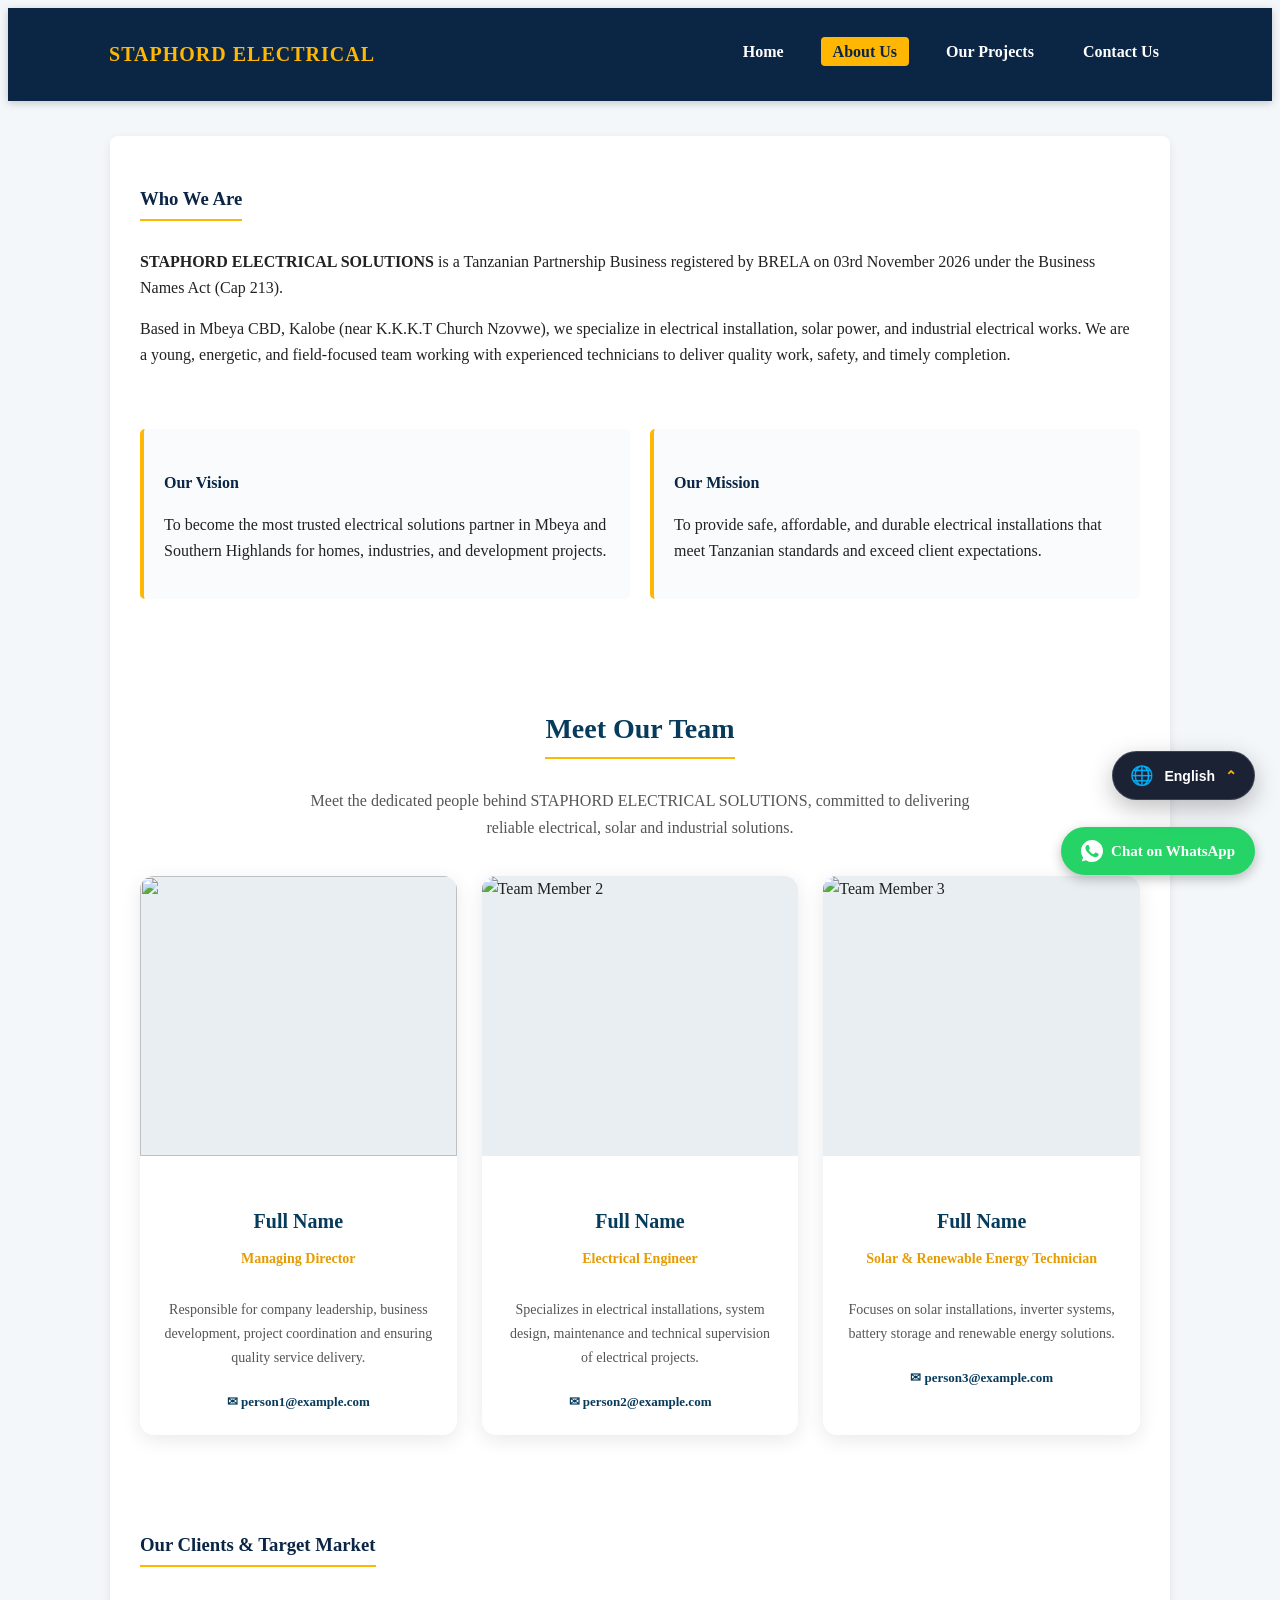
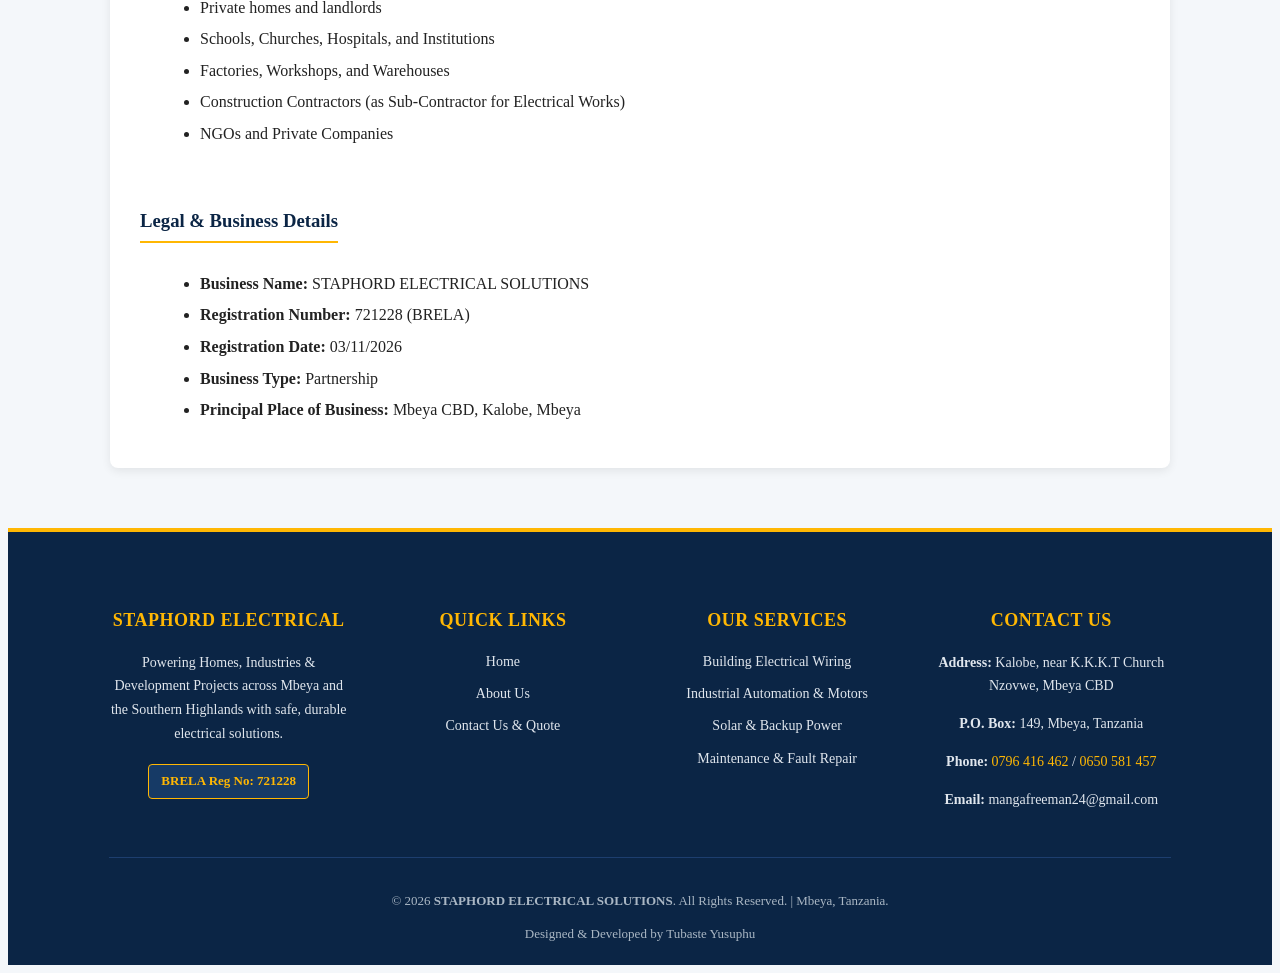
==== about.html @ 61279dca "Initial commit" ====
<!DOCTYPE html>
<html lang="en">
<head>
<meta charset="UTF-8">
<meta name="viewport" content="width=device-width, initial-scale=1.0">
<title>About Us | STAPHORD ELECTRICAL SOLUTIONS - Mbeya, Tanzania</title>
<meta name="description" content="Learn about STAPHORD ELECTRICAL SOLUTIONS (BRELA Reg No: 721228), a registered electrical, solar, and industrial automation partnership based in Mbeya CBD, Kalobe.">
<meta name="keywords" content="About Staphord Electrical Solutions, Electrical Contractors Mbeya, BRELA 721228, Solar Company Mbeya Tanzania">
<meta name="author" content="STAPHORD ELECTRICAL SOLUTIONS">
<link rel="stylesheet" href="style.css">
</head>
<body>

<!-- Navigation Bar -->
<nav class="navbar">
    <a href="index.html" class="logo">
    STAPHORD ELECTRICAL</a>
    <button class="menu-toggle" id="menu-toggle">☰</button>
    <ul class="nav-links" id="nav-links">
        <li><a href="index.html">Home</a></li>
        <li><a href="about.html">About Us</a></li>
        <li><a href="projects.html">Our Projects</a></li>
        <li><a href="contact.html">Contact Us</a></li>
    </ul>
</nav>

<!-- Main Content -->
<div class="container">
<h3>Who We Are</h3>
<p><strong>STAPHORD ELECTRICAL SOLUTIONS</strong> is a Tanzanian Partnership Business registered by BRELA on 03rd November 2026 under the Business Names Act (Cap 213).</p>
<p>Based in Mbeya CBD, Kalobe (near K.K.K.T Church Nzovwe), we specialize in electrical installation, solar power, and industrial electrical works. We are a young, energetic, and field-focused team working with experienced technicians to deliver quality work, safety, and timely completion.</p>

<br>
<div class="grid">
<div class="card">
<h4>Our Vision</h4>
<p>To become the most trusted electrical solutions partner in Mbeya and Southern Highlands for homes, industries, and development projects.</p>
</div>
<div class="card">
<h4>Our Mission</h4>
<p>To provide safe, affordable, and durable electrical installations that meet Tanzanian standards and exceed client expectations.</p>
</div>
</div>


<!-- OUR TEAM SECTION -->

<section class="team-section">
    <div class="team-heading">
        <h3>Meet Our Team</h3>
        <p>Meet the dedicated people behind STAPHORD ELECTRICAL
            SOLUTIONS, committed to delivering reliable electrical,
            solar and industrial solutions.</p>
        </div>
    <div class="team-grid">
        <!-- TEAM MEMBER 1 -->
    <div class="team-card">
    <div class="team-image">
   <img src="images/member1.jpg"
   lt="Team Member 1"></div>
   <div class="team-info">
   <h4>Full Name</h4>
   <span class="team-role">
    Managing Director</span><p>
   Responsible for company leadership,
   business development, project coordination
   and ensuring quality service delivery.</p>
   <a href="mailto:person1@example.com"
   class="team-email">✉ person1@example.com</a>
   </div>
    </div>

        <!-- TEAM MEMBER 2 -->
        <div class="team-card">
        <div class="team-image">
        <img src="images/member2.jpg"
        alt="Team Member 2"></div>
        <div class="team-info">
        <h4>Full Name</h4> 
        <span class="team-role">Electrical Engineer</span>
        <p>Specializes in electrical installations,
        system design, maintenance and technical
        supervision of electrical projects.</p>
        <a href="mailto:person2@example.com"
        class="team-email">
        ✉ person2@example.com </a>
        </div>
        </div>


        <!-- TEAM MEMBER 3 -->
            <div class="team-card">
            <div class="team-image">
            <img src="images/member3.jpg"
            alt="Team Member 3"></div>
            <div class="team-info">
            <h4>Full Name</h4>
            <span class="team-role">
            Solar & Renewable Energy Technician</span>
            <p>Focuses on solar installations, inverter
            systems, battery storage and renewable
            energy solutions.</p>
            <a href="mailto:person3@example.com"
            class="team-email">
            ✉ person3@example.com</a>
            </div>
        </div>
    </div>
</section>


<br>
<h3>Our Clients & Target Market</h3>
<ul>
<li>Private homes and landlords</li>
<li>Schools, Churches, Hospitals, and Institutions</li>
<li>Factories, Workshops, and Warehouses</li>
<li>Construction Contractors (as Sub-Contractor for Electrical Works)</li>
<li>NGOs and Private Companies</li>
</ul>

<br>
<h3>Legal & Business Details</h3>
<ul>
<li><strong>Business Name:</strong> STAPHORD ELECTRICAL SOLUTIONS</li>
<li><strong>Registration Number:</strong> 721228 (BRELA)</li>
<li><strong>Registration Date:</strong> 03/11/2026</li>
<li><strong>Business Type:</strong> Partnership</li>
<li><strong>Principal Place of Business:</strong> Mbeya CBD, Kalobe, Mbeya</li>
</ul>
</div>

<!-- Professional Multi-Column Footer -->
<footer class="site-footer">
<div class="footer-grid">
<!-- Column 1: Company Info -->
<div class="footer-col">
<h4>Staphord Electrical</h4>
<p>Powering Homes, Industries & Development Projects across Mbeya and the Southern Highlands with safe, durable electrical solutions.</p>
<span class="footer-badge">BRELA Reg No: 721228</span>
</div>

<!-- Column 2: Quick Links -->
<div class="footer-col">
<h4>Quick Links</h4>
<ul>
<li><a href="index.html">Home</a></li>
<li><a href="about.html">About Us</a></li>
<li><a href="contact.html">Contact Us & Quote</a></li>
</ul>
</div>

<!-- Column 3: Our Services -->
<div class="footer-col">
<h4>Our Services</h4>
<ul>
<li><a href="index.html">Building Electrical Wiring</a></li>
<li><a href="index.html">Industrial Automation & Motors</a></li>
<li><a href="index.html">Solar & Backup Power</a></li>
<li><a href="index.html">Maintenance & Fault Repair</a></li>
</ul>
</div>

<!-- Column 4: Contact Details -->
<div class="footer-col">
<h4>Contact Us</h4>
<p><strong>Address:</strong> Kalobe, near K.K.K.T Church Nzovwe, Mbeya CBD</p>
<p><strong>P.O. Box:</strong> 149, Mbeya, Tanzania</p>
<p><strong>Phone:</strong> <a href="tel:+255796416462" style="color:#ffb703; text-decoration:none;">0796 416 462</a> / <a href="tel:+255650581457" style="color:#ffb703; text-decoration:none;">0650 581 457</a></p>
<p><strong>Email:</strong> <a href="mailto:mangafreeman24@gmail.com" style="color:#e0e6ed; text-decoration:none;">mangafreeman24@gmail.com</a></p>
</div>
</div>

<!-- Footer bottom -->

<div class="footer-bottom">
    <p class="copyright">
        &copy; 2026 <strong>STAPHORD ELECTRICAL SOLUTIONS</strong>.
        All Rights Reserved.
        <span class="footer-location">| Mbeya, Tanzania.</span>
    </p>

    <div class="dev-signature">
        <span class="dev-label">Designed & Developed by</span>
        <span class="dev-badge">Tubaste Yusuphu</span>
    </div>
</div>
    


<!-- Floating WhatsApp Button -->
<a href="https://wa.me/255650581457?text=Hello%20STAPHORD%20ELECTRICAL%20SOLUTIONS%2C%20I%20would%20like%20to%20request%20a%20quotation."
   class="whatsapp-float"
   target="_blank"
   rel="noopener noreferrer"
   aria-label="Chat with us on WhatsApp">

    <svg class="whatsapp-icon"
         viewBox="0 0 32 32"
         xmlns="http://www.w3.org/2000/svg">

        <path d="M16.004 0h-.008C7.174 0 0 7.176 0 16c0 3.5 1.128 6.744 3.046 9.378L1.054 31.29l6.118-1.958A15.9 15.9 0 0016.004 32C24.826 32 32 24.822 32 16S24.826 0 16.004 0zm9.31 22.6c-.39 1.1-1.932 2.014-3.164 2.28-.846.18-1.95.324-5.668-1.218-4.762-1.972-7.826-6.81-8.064-7.126-.23-.316-1.924-2.562-1.924-4.886 0-2.324 1.218-3.466 1.65-3.94.432-.474.944-.592 1.258-.592.314 0 .628.004.904.016.29.014.678-.11 1.06.808.39.944 1.33 3.248 1.448 3.484.118.236.196.512.04.828-.158.316-.236.512-.472.788-.236.276-.496.616-.708.828-.236.236-.482.492-.206.964.276.472 1.224 2.02 2.628 3.272 1.806 1.61 3.328 2.11 3.8 2.346.472.236.748.196 1.024-.118.276-.316 1.18-1.378 1.494-1.85.316-.472.63-.394 1.062-.236.432.158 2.754 1.3 3.226 1.536.472.158.786.354.904.55.118.196-.272 2.24z"/>
    </svg>

    <span>Chat on WhatsApp</span>
</a>


<!-- FLOATING LANGUAGE SELECTOR -->

<div class="language-widget">

    <button id="language-toggle"
            class="language-toggle"
            aria-label="Choose website language"
            aria-expanded="false">

        <span class="language-globe">🌐</span>
        <span id="current-language">English</span>
        <span class="language-chevron">⌃</span>

    </button>

    <div id="language-menu" class="language-menu">

        <div class="language-menu-header">
            <strong>Choose Language</strong>
            <span>Translate this website</span>
        </div>

        <button class="language-option" data-lang="en">
            <span>🇬🇧</span>
            <span>English</span>
            <span class="language-check"></span>
        </button>

        <button class="language-option" data-lang="sw">
            <span>🇹🇿</span>
            <span>Kiswahili</span>
            <span class="language-check"></span>
        </button>

        <button class="language-option" data-lang="fr">
            <span>🇫🇷</span>
            <span>Français</span>
            <span class="language-check"></span>
        </button>

        <div class="language-menu-footer">
            Powered by Google Translate
        </div>

    </div>

</div>

<!-- Hidden Google Translate Container -->
<div id="google_translate_element" style="display:none;"></div>


<script src="script.js"></script>
</body>
</html>
---- style.css ----
• {
    margin: 0;
    padding: 0;
    box-sizing: border-box;
    font-family: 'Segoe UI', Arial, sans-serif;
    }
    
    body {
    background-color: #f4f7fa;
    color: #222;
    line-height: 1.6;
    }
    
    /* --- NAVIGATION BAR --- */
    .navbar {
    background-color: #0b2545;
    color: #fff;
    padding: 15px 8%;
    display: flex;
    justify-content: space-between;
    align-items: center;
    position: sticky;
    top: 0;
    z-index: 1000;
    box-shadow: 0 2px 8px rgba(0,0,0,0.2);
    }
    
    .logo {
    font-size: 20px;
    font-weight: bold;
    color: #ffb703;
    letter-spacing: 1px;
    text-decoration: none;
    }
    
    .nav-links {
    list-style: none;
    display: flex;
    gap: 25px;
    }
    
    .nav-links a {
    color: #fff;
    text-decoration: none;
    font-weight: 600;
    font-size: 16px;
    padding: 6px 12px;
    border-radius: 4px;
    transition: 0.3s;
    }
    
    .nav-links a:hover,
    .nav-links a.active {
    background-color: #ffb703;
    color: #0b2545;
    }
    
    .menu-toggle {
    display: none;
    font-size: 28px;
    color: #ffb703;
    cursor: pointer;
    background: none;
    border: none;
    }
    
    /* --- MUONEKANO WA SIMU (MOBILE RESPONSIVE) --- */
    @media (max-width: 768px) {
    .menu-toggle {
    display: block;
    }
    
    .nav-links {
    display: none;
    flex-direction: column;
    width: 100%;
    background-color: #0b2545;
    position: absolute;
    top: 62px;
    left: 0;
    padding: 20px 8%;
    gap: 15px;
    border-top: 1px solid #1d3e6e;
    }
    
    .nav-links.show {
    display: flex;
    }
    }
    
    /* --- SEHEMU NYINGINE ZA TOVUTI --- */
    .hero {
    background: linear-gradient(rgba(11, 37, 69, 0.92), rgba(11, 37, 69, 0.92));
    color: #fff;
    text-align: center;
    padding: 75px 20px;
    }
    
    .hero h2 {
    font-size: 34px;
    margin-bottom: 12px;
    color: #ffb703;
    }
    
    .hero p {
    font-size: 18px;
    max-width: 700px;
    margin: 0 auto 25px;
    }
    
    .btn {
    display: inline-block;
    background-color: #ffb703;
    color: #0b2545;
    padding: 12px 28px;
    text-decoration: none;
    border-radius: 5px;
    font-weight: bold;
    transition: 0.3s;
    }
    
    .btn:hover {
    background-color: #fb8500;
    color: #fff;
    }
    
    .container {
    max-width: 1000px;
    margin: 35px auto;
    padding: 30px;
    background: #fff;
    border-radius: 8px;
    box-shadow: 0 3px 10px rgba(0,0,0,0.08);
    }
    
    h3 {
    color: #0b2545;
    margin-bottom: 12px;
    border-bottom: 2px solid #ffb703;
    padding-bottom: 5px;
    display: inline-block;
    }
    
    .grid {
    display: grid;
    grid-template-columns: repeat(auto-fit, minmax(280px, 1fr));
    gap: 20px;
    margin-top: 20px;
    }
    
    .card {
    background: #f9fbfd;
    padding: 20px;
    border-left: 4px solid #ffb703;
    border-radius: 5px;
    }
    
    .card h4 {
    color: #0b2545;
    margin-bottom: 10px;
    }
    
    ul {
    margin-left: 20px;
    margin-bottom: 15px;
    }
    
    ul li {
    margin-bottom: 6px;
    }
    
    .cta-box {
    background-color: #0b2545;
    color: #fff;
    padding: 25px;
    border-radius: 8px;
    text-align: center;
    margin-top: 30px;
    }
    
    .cta-box h4 {
    color: #ffb703;
    font-size: 20px;
    margin-bottom: 10px;
    }
    
    form input, form select, form textarea {
    width: 100%;
    padding: 12px;
    margin: 8px 0 18px;
    border: 1px solid #ccc;
    border-radius: 5px;
    }
    
    form button {
    background-color: #25D366;
    color: #fff;
    padding: 14px 25px;
    border: none;
    border-radius: 5px;
    font-size: 16px;
    font-weight: bold;
    cursor: pointer;
    width: 100%;
    }
    
    form button:hover {
    background-color: #1ebe5d;
    }
    
    footer {
    text-align: center;
    padding: 25px;
    background-color: #0b2545;
    color: #fff;
    margin-top: 50px;
    font-size: 14px;
    }
    /* --- PROFESSIONAL MULTI-COLUMN FOOTER --- */
    .site-footer {
    background-color: #0b2545;
    color: #e0e6ed;
    padding: 50px 8% 20px;
    margin-top: 60px;
    border-top: 4px solid #ffb703;
    }
    
    .footer-grid {
    display: grid;
    grid-template-columns: repeat(auto-fit, minmax(220px, 1fr));
    gap: 35px;
    max-width: 1100px;
    margin: 0 auto 35px;
    }
    
    .footer-col h4 {
    color: #ffb703;
    font-size: 18px;
    margin-bottom: 16px;
    text-transform: uppercase;
    letter-spacing: 0.5px;
    }
    
    .footer-col p {
    font-size: 14px;
    line-height: 1.7;
    margin-bottom: 10px;
    }
    
    .footer-col ul {
    list-style: none;
    margin: 0;
    padding: 0;
    }
    
    .footer-col ul li {
    margin-bottom: 10px;
    font-size: 14px;
    }
    
    .footer-col ul li a {
    color: #e0e6ed;
    text-decoration: none;
    transition: 0.3s;
    }
    
    .footer-col ul li a:hover {
    color: #ffb703;
    padding-left: 5px;
    }
    
    .footer-badge {
    display: inline-block;
    background-color: #163a66;
    color: #ffb703;
    padding: 6px 12px;
    border-radius: 4px;
    font-size: 13px;
    font-weight: bold;
    margin-top: 8px;
    border: 1px solid #ffb703;
    }
    
    .footer-bottom {
    border-top: 1px solid #1d3e6e;
    padding-top: 20px;
    text-align: center;
    font-size: 13px;
    color: #aab7c4;
    }
    /* --- FLOATING WHATSAPP BUTTON --- */
    .whatsapp-float {
    position: fixed;
    bottom: 25px;
    right: 25px;
    background-color: #25D366;
    color: #ffffff;
    padding: 12px 20px;
    border-radius: 50px;
    text-decoration: none;
    font-weight: bold;
    font-size: 15px;
    display: flex;
    align-items: center;
    gap: 8px;
    box-shadow: 0 4px 12px rgba(0, 0, 0, 0.25);
    z-index: 1000;
    transition: transform 0.3s ease, background-color 0.3s ease;
    }
    
    .whatsapp-float:hover {
    background-color: #1ebe5d;
    transform: translateY(-3px);
    }
    
    .whatsapp-icon {
    width: 22px;
    height: 22px;
    fill: #ffffff;
    }
    /* --- PROJECTS / GALLERY PAGE --- */
    .gallery-grid {
    display: grid;
    grid-template-columns: repeat(auto-fit, minmax(280px, 1fr));
    gap: 25px;
    margin-top: 25px;
    }
    
    .project-card {
    background: #ffffff;
    border-radius: 8px;
    overflow: hidden;
    box-shadow: 0 3px 10px rgba(0, 0, 0, 0.1);
    border-bottom: 4px solid #ffb703;
    transition: transform 0.3s ease;
    }
    
    .project-card:hover {
    transform: translateY(-5px);
    }
    
    .project-card img {
    width: 100%;
    height: 210px;
    object-fit: cover;
    display: block;
    }
    
    .project-info {
    padding: 18px;
    }
    
    .project-tag {
    display: inline-block;
    background-color: #0b2545;
    color: #ffb703;
    font-size: 12px;
    font-weight: bold;
    padding: 4px 10px;
    border-radius: 4px;
    margin-bottom: 8px;
    }
    
    .project-info h4 {
    color: #0b2545;
    margin-bottom: 8px;
    font-size: 18px;
    }
    
    .project-info p {
    font-size: 14px;
    color: #444;
    }
   
/* ========================================
   MODERN FLOATING LANGUAGE SELECTOR
======================================== */

.language-widget {
    position: fixed;
    right: 25px;
    bottom: 100px;
    z-index: 9998;
    font-family: inherit;
}

/* Main Button */

.language-toggle {
    display: flex;
    align-items: center;
    gap: 10px;
    padding: 12px 17px;
    background: rgba(15, 23, 42, 0.92);
    color: #ffffff;
    border: 1px solid rgba(255,255,255,0.15);
    border-radius: 50px;
    cursor: pointer;
    font-size: 14px;
    font-weight: 600;
    box-shadow: 0 8px 25px rgba(0,0,0,0.25);
    backdrop-filter: blur(15px);
    transition: 0.3s ease;
}

.language-toggle:hover {
    background: #1e293b;
    transform: translateY(-3px);
}

.language-globe {
    font-size: 19px;
}

.language-chevron {
    color: #ffb703;
    transition: transform 0.3s ease;
}

.language-widget.open .language-chevron {
    transform: rotate(180deg);
}

/* Dropdown Menu */

.language-menu {
    position: absolute;
    right: 0;
    bottom: 60px;
    width: 235px;
    padding: 12px;
    background: rgba(15, 23, 42, 0.97);
    border: 1px solid rgba(255,255,255,0.12);
    border-radius: 16px;
    box-shadow: 0 15px 45px rgba(0,0,0,0.35);
    backdrop-filter: blur(20px);

    opacity: 0;
    visibility: hidden;
    transform: translateY(12px) scale(0.96);
    transform-origin: bottom right;
    transition: all 0.25s ease;
}

.language-widget.open .language-menu {
    opacity: 1;
    visibility: visible;
    transform: translateY(0) scale(1);
}

/* Menu Heading */

.language-menu-header {
    display: flex;
    flex-direction: column;
    gap: 5px;
    padding: 10px;
    color: #ffffff;
}

.language-menu-header strong {
    font-size: 15px;
}

.language-menu-header span {
    color: #94a3b8;
    font-size: 12px;
}

/* Language Options */

.language-option {
    width: 100%;
    display: flex;
    align-items: center;
    gap: 12px;
    padding: 12px 10px;
    border: none;
    border-radius: 9px;
    background: transparent;
    color: #e2e8f0;
    font-size: 14px;
    text-align: left;
    cursor: pointer;
    transition: 0.2s ease;
}

.language-option:hover {
    background: rgba(255,255,255,0.09);
    color: #ffb703;
}

.language-option > span:first-child {
    font-size: 19px;
}

.language-check {
    margin-left: auto;
    color: #ffb703;
    font-weight: bold;
}

.language-option.selected .language-check::after {
    content: "✓";
}

/* Footer */

.language-menu-footer {
    border-top: 1px solid rgba(255,255,255,0.1);
    margin-top: 8px;
    padding: 12px 8px 5px;
    color: #64748b;
    text-align: center;
    font-size: 10px;
}

/* Mobile */

@media (max-width: 600px) {
    .language-widget {
        right: 15px;
        bottom: 90px;
    }

    .language-toggle {
        padding: 11px 14px;
    }

    .language-menu {
        width: 220px;
    }
}

/* ==========================================
   STAPHORD ELECTRICAL SOLUTIONS
   MODERN FLOATING LANGUAGE SELECTOR
========================================== */

.language-widget {
    position: fixed;
    right: 25px;
    bottom: 100px;
    z-index: 99999;
    font-family: inherit;
}

/* MAIN LANGUAGE BUTTON */

.language-toggle {
    display: flex;
    align-items: center;
    justify-content: center;
    gap: 10px;

    padding: 12px 17px;

    background: rgba(15, 23, 42, 0.95);
    color: #ffffff;

    border: 1px solid rgba(255,255,255,0.15);
    border-radius: 50px;

    font-size: 14px;
    font-weight: 600;

    cursor: pointer;

    box-shadow: 0 8px 25px rgba(0,0,0,0.25);

    backdrop-filter: blur(15px);
    -webkit-backdrop-filter: blur(15px);

    transition: all 0.3s ease;
}

.language-toggle:hover {
    background: #1e293b;
    transform: translateY(-3px);
}

.language-globe {
    font-size: 19px;
}

.language-chevron {
    color: #ffb703;
    transition: transform 0.3s ease;
}

.language-widget.open .language-chevron {
    transform: rotate(180deg);
}

/* DROPDOWN MENU */

.language-menu {
    position: absolute;

    right: 0;
    bottom: 60px;

    width: 235px;
    padding: 12px;

    background: rgba(15, 23, 42, 0.97);

    border: 1px solid rgba(255,255,255,0.12);
    border-radius: 16px;

    box-shadow: 0 15px 45px rgba(0,0,0,0.35);

    backdrop-filter: blur(20px);
    -webkit-backdrop-filter: blur(20px);

    opacity: 0;
    visibility: hidden;

    transform: translateY(12px) scale(0.96);
    transform-origin: bottom right;

    transition: all 0.25s ease;
}

.language-widget.open .language-menu {
    opacity: 1;
    visibility: visible;
    transform: translateY(0) scale(1);
}

/* MENU HEADER */

.language-menu-header {
    display: flex;
    flex-direction: column;
    gap: 5px;

    padding: 10px;

    color: #ffffff;
}

.language-menu-header strong {
    font-size: 15px;
}

.language-menu-header span {
    color: #94a3b8;
    font-size: 12px;
}

/* LANGUAGE OPTIONS */

.language-option {
    width: 100%;

    display: flex;
    align-items: center;
    gap: 12px;

    padding: 12px 10px;

    border: none;
    border-radius: 9px;

    background: transparent;
    color: #e2e8f0;

    font-size: 14px;
    text-align: left;

    cursor: pointer;

    transition: all 0.2s ease;
}

.language-option:hover {
    background: rgba(255,255,255,0.09);
    color: #ffb703;
}

.language-option > span:first-child {
    font-size: 19px;
}

.language-check {
    margin-left: auto;
    color: #ffb703;
    font-weight: bold;
}

.language-option.selected .language-check::after {
    content: "✓";
}

/* MENU FOOTER */

.language-menu-footer {
    border-top: 1px solid rgba(255,255,255,0.1);

    margin-top: 8px;
    padding: 12px 8px 5px;

    color: #64748b;
    text-align: center;
    font-size: 10px;
}

/* ==========================================
   HIDE GOOGLE TRANSLATE DEFAULT TOOLBAR
========================================== */

#google_translate_element {
    display: none !important;
}

.goog-te-banner-frame,
.goog-te-banner-frame.skiptranslate,
.goog-te-gadget,
.goog-te-balloon-frame,
#goog-gt-tt,
.goog-tooltip,
.goog-tooltip:hover {
    display: none !important;
}

body {
    top: 0 !important;
}

html {
    margin-top: 0 !important;
}

body > .skiptranslate {
    display: none !important;
}

/* MOBILE RESPONSIVENESS */

@media (max-width: 600px) {

    .language-widget {
        right: 15px;
        bottom: 90px;
    }

    .language-toggle {
        padding: 11px 14px;
    }

    .language-menu {
        width: 220px;
    }

}

/* =================================
   MEET OUR TEAM SECTION
================================= */

.team-section {
    padding: 50px 0;
    margin-top: 30px;
}

.team-heading {
    text-align: center;
    max-width: 700px;
    margin: 0 auto 35px;
}

.team-heading h3 {
    font-size: 28px;
    color: #073b5c;
    margin-bottom: 12px;
}

.team-heading p {
    color: #555;
    line-height: 1.7;
}

.team-grid {
    display: grid;
    grid-template-columns: repeat(3, 1fr);
    gap: 25px;
}

.team-card {
    background: #fff;
    border-radius: 14px;
    overflow: hidden;
    box-shadow: 0 5px 20px rgba(0,0,0,0.09);
    transition: transform 0.3s ease,
                box-shadow 0.3s ease;
}

.team-card:hover {
    transform: translateY(-7px);
    box-shadow: 0 10px 28px rgba(0,0,0,0.14);
}

.team-image {
    width: 100%;
    height: 280px;
    overflow: hidden;
    background: #e9eef2;
}

.team-image img {
    width: 100%;
    height: 100%;
    object-fit: cover;
    display: block;
}

.team-info {
    padding: 22px;
    text-align: center;
}

.team-info h4 {
    color: #073b5c;
    font-size: 20px;
    margin-bottom: 8px;
}

.team-role {
    display: inline-block;
    color: #e69b00;
    font-weight: 600;
    font-size: 14px;
    margin-bottom: 14px;
}

.team-info p {
    color: #555;
    font-size: 14px;
    line-height: 1.7;
    margin-bottom: 18px;
}

.team-email {
    display: inline-block;
    color: #073b5c;
    font-size: 13px;
    text-decoration: none;
    font-weight: 600;
    overflow-wrap: anywhere;
}

.team-email:hover {
    color: #e69b00;
}

/* TABLET */
@media (max-width: 900px) {
    .team-grid {
        grid-template-columns: repeat(2, 1fr);
    }
}

/* MOBILE */
@media (max-width: 600px) {
    .team-grid {
        grid-template-columns: 1fr;
    }

    .team-image {
        height: 300px;
    }

    .team-heading h3 {
        font-size: 24px;
    }
}
.hero {
    position: relative;
    min-height: 520px;

    /* WEKA PICHA YAKO HAPA */
    background-image:
        linear-gradient(rgba(0,0,0,0.48), rgba(0,0,0,0.48)),
        url("images/precision industrial.jpg");

    background-size: cover;
    background-position: center;
    background-repeat: no-repeat;

    display: flex;
    align-items: center;
    justify-content: center;
    text-align: center;

    padding: 80px 20px;
    box-sizing: border-box;
}

.hero-content {
    max-width: 950px;
    margin: auto;
    position: relative;
    z-index: 2;
}

.hero h2 {
    color: #fff;
    font-size: clamp(32px, 5vw, 55px);
    font-weight: 800;
}

.hero p {
    color: #fff;
    font-size: 18px;
    line-height: 1.8;
    max-width: 780px;
    margin: 20px auto 30px;
}

@media (max-width: 768px) {
    .hero {
        min-height: 430px;
    }
}
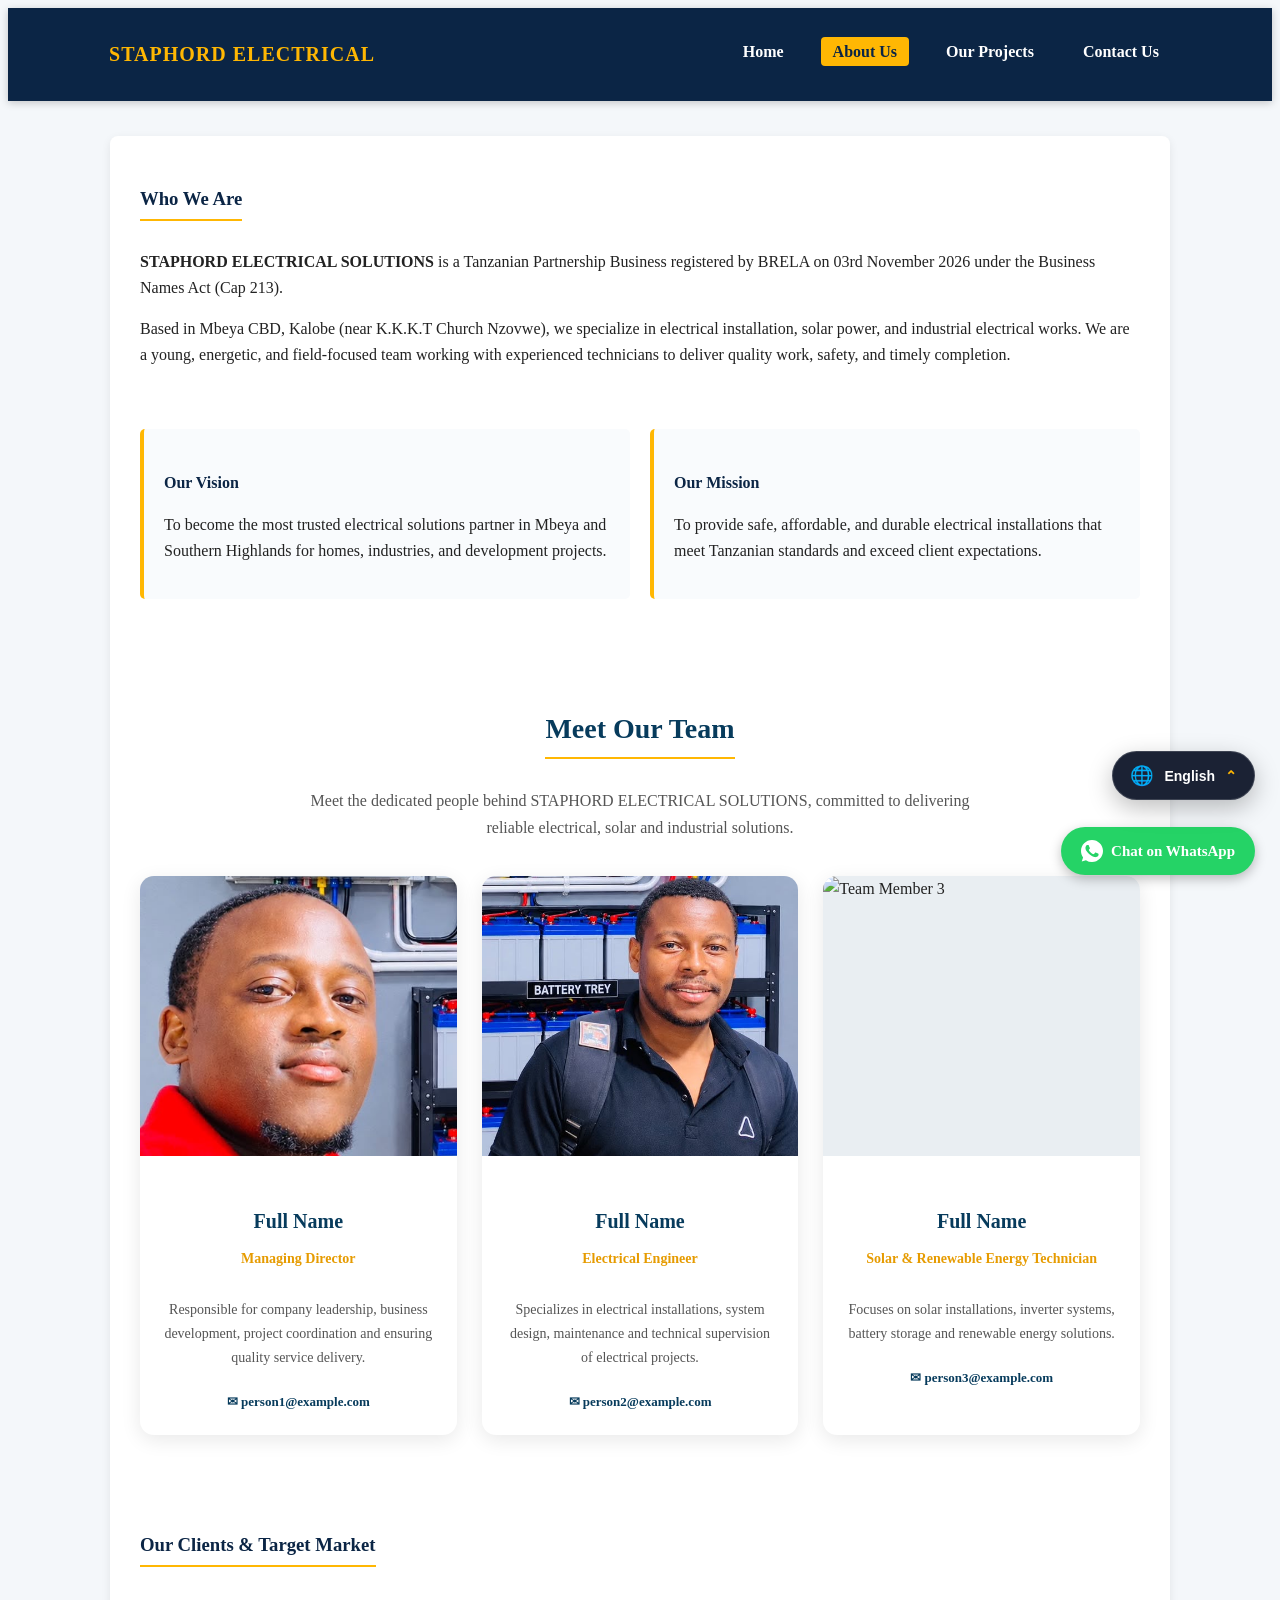
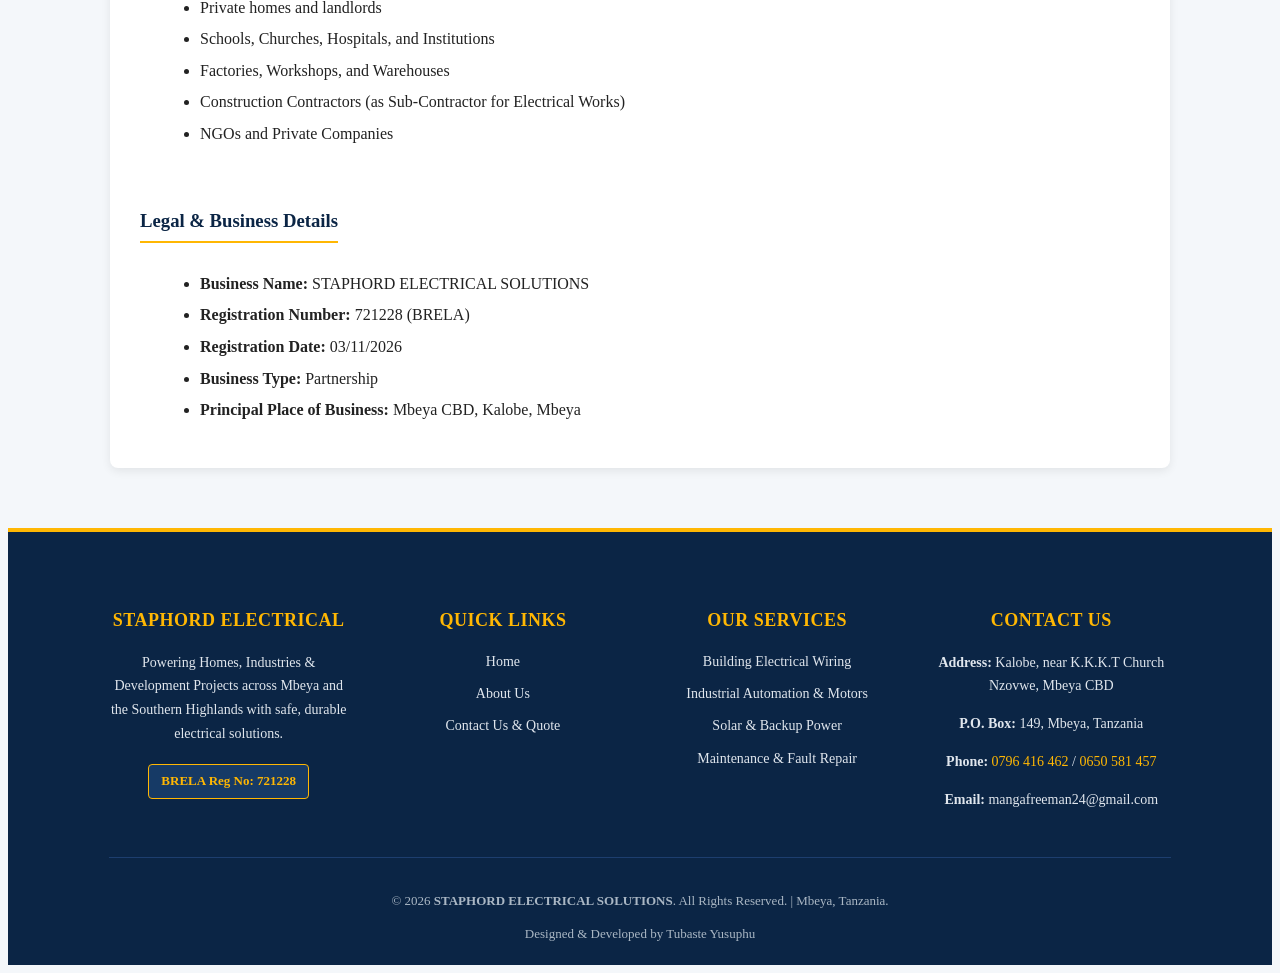
==== commit 4a6d1464: "add the imges members" ====
--- a/about.html
+++ b/about.html
@@ -56,7 +56,7 @@
         <!-- TEAM MEMBER 1 -->
     <div class="team-card">
     <div class="team-image">
-   <img src="images/member1.jpg"
+   <img src="images/person1.jpg"
    lt="Team Member 1"></div>
    <div class="team-info">
    <h4>Full Name</h4>
@@ -73,7 +73,7 @@
         <!-- TEAM MEMBER 2 -->
         <div class="team-card">
         <div class="team-image">
-        <img src="images/member2.jpg"
+        <img src="images/person2.jpg"
         alt="Team Member 2"></div>
         <div class="team-info">
         <h4>Full Name</h4> 
--- a/style.css
+++ b/style.css
@@ -882,7 +882,7 @@
     /* WEKA PICHA YAKO HAPA */
     background-image:
         linear-gradient(rgba(0,0,0,0.48), rgba(0,0,0,0.48)),
-        url("images/precision industrial.jpg");
+        url("images/twopersonsinone.jpg");
 
     background-size: cover;
     background-position: center;
